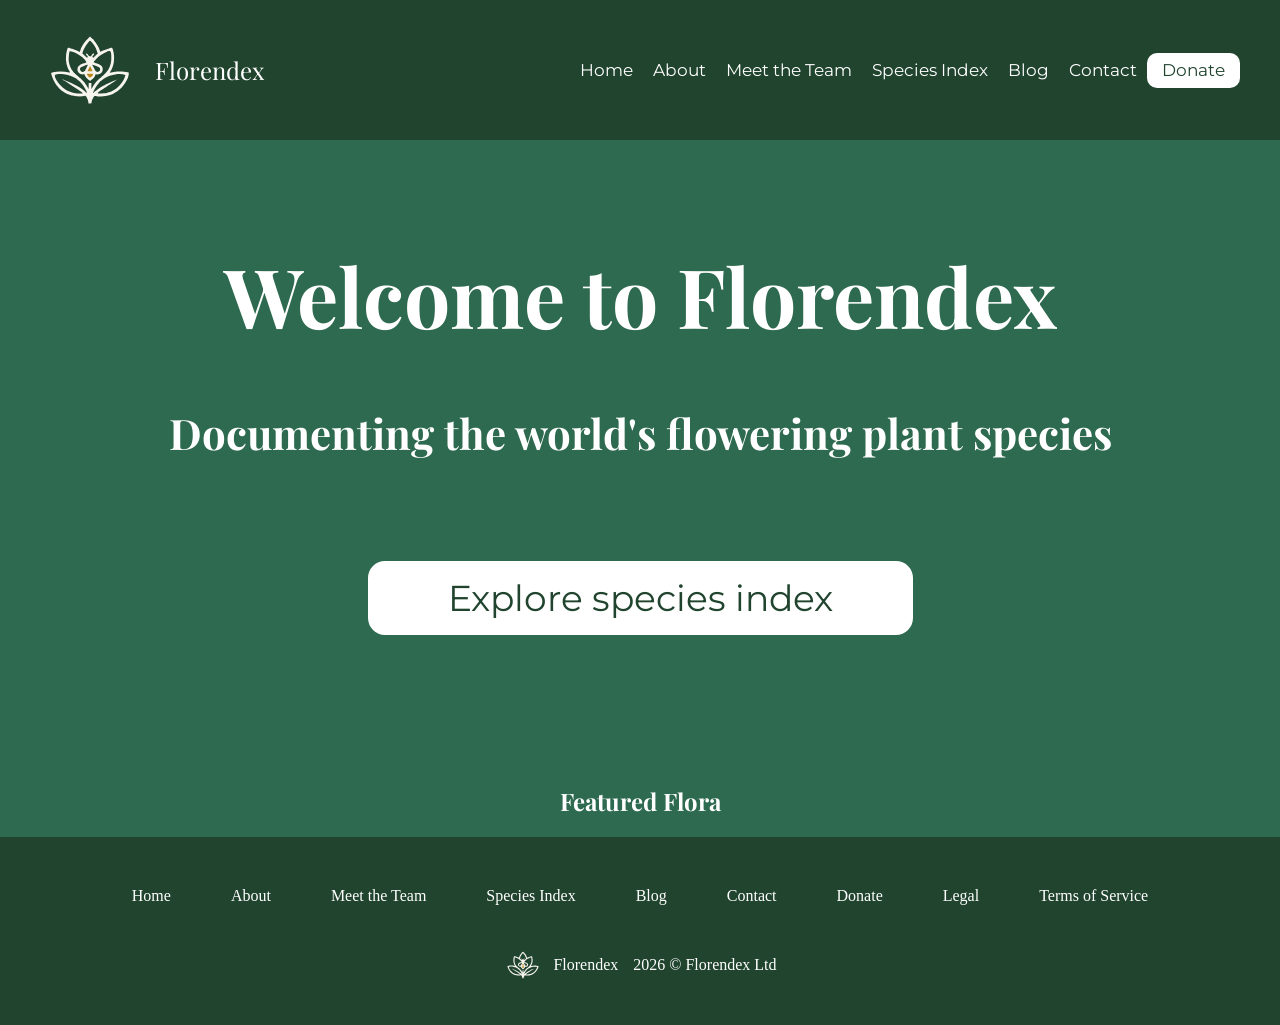
==== index.html @ b92c7ed9 "Remove unnecessary whitespace in index.html for cleaner code" ====
<!DOCTYPE html>
<html lang="en-gb">
<head>
    <meta charset="UTF-8">
    <meta name="viewport" content="width=device-width, initial-scale=1.0">
    <title>Florendex | Flora Index</title> <!--Title for stuff-->
    
    <link rel="preconnect" href="https://fonts.googleapis.com">
    <link rel="preconnect" href="https://fonts.gstatic.com" crossorigin>
    <link href="https://fonts.googleapis.com/css2?family=Montserrat:wght@400;600&family=Playfair+Display:ital,wght@0,400..900;1,400..900&display=swap" rel="stylesheet"> 
    
    <link rel="stylesheet" href="css/styles.css" />
    <link rel="icon" type="image/x-icon" href="img/logo.svg">
</head>

<body>

<div class="topnav">
    <div class="nav-brand">
         <img src="img/logo.svg" height="100" alt="Florendex Logo">
         <span style="font-family: 'Playfair Display', serif;">Florendex</span>
    </div>
    <div class="nav-links">
        <a class="active" href="#home">Home</a>
        <a href="#about">About</a>
        <a href="#team">Meet the Team</a>
        <a href="#species">Species Index</a>
        <a href="#blog">Blog</a>
        <a href="#contact">Contact</a>
        <a href="#donate" class="donateButton" style="color: #20442e;">Donate</a>
    </div>
</div>
<main>
    <header>
        <h1>Welcome to Florendex</h1>
        <h3 style="margin-bottom: 100px;">Documenting the world's flowering plant species</h3>
        <a href="#species" class="btn">Explore species index</a>
    </header>

    <h2 style="text-align: center; font-family: 'Playfair Display', serif;">Featured Flora</h2>
    <p></p>
</main>

<footer>
  <div class="footer-links">
    <a class="active" href="#home">Home</a>
    <a href="#about">About</a>
    <a href="#team">Meet the Team</a>
    <a href="#species">Species Index</a>
    <a href="#blog">Blog</a>
    <a href="#contact">Contact</a>
    <a href="#donate">Donate</a>
    <a href="#legal">Legal</a>
    <a href="#terms">Terms of Service</a>
  </div>

  <div class="footer-bottom">
      <img src="img/logo.svg" height="40" alt="Florendex Logo">
      <span style="margin-right: 5px;">Florendex</span>
      <span>2026 &copy; Florendex Ltd</span>
  </div>
</footer>

</body>
</html>
---- css/styles.css ----
* {
  box-sizing: border-box;
}

body {
  background-color: #2d6a4f;
  color: #ffffff;
  margin: 0;
}

body a {
  color: #ffffff;
  text-decoration: none;
  margin: 10px;
}

header h1 {
  color: #ffffff;
  font-size: 82px;
  margin-top: 0;
}

header h3 {
  font-size: 42px;
  margin-bottom: 100px;
}

/* Header Styling */
header {
  text-align: center;
  font-family: "Playfair Display", serif;
  background-image: url('https://images.pexels.com/photos/1196313/pexels-photo-1196313.jpeg');
  background-size: cover;
  background-position: center;
  padding: 100px 20px;
  width: 100%;
}

/* Navigation bar stuff */

.topnav {
  display: flex; 
  justify-content: space-between; 
  align-items: center; 
  background-color: #20442e;
  padding: 20px 40px;
  color: #ffffff;
  width: 100%;
  font-family: "Montserrat", sans-serif;
  font-size: 17px; 
}

.nav-brand {
  display: flex;
  align-items: center; 
  gap: 15px; 
}

.nav-brand span {
  font-family: 'Playfair Display', serif; 
  font-size: 24px;
}

.nav-links {
  display: flex;
  align-items: center;
}

.nav-links a {
  color: #ffffff;
  text-decoration: none;
}

.nav-links a:hover {
  opacity: 0.8;
  text-decoration: underline;
  transition-duration: 300ms;
}

.btn {
  display: inline-block; 
  background-color: #ffffff;
  color: #20442e;
  font-family: "Montserrat", sans-serif;
  padding: 15px 80px;
  border-radius: 17px;
  margin: 0px 70px 30px 70px;
  font-size: 36px;
}

.btn:hover {
  opacity: 0.8;
}

/* Footer stuff */
footer {
  background-color: #20442e;
  padding: 40px 20px;
  width: 100%;
  display: flex;
  flex-direction: column; 
  align-items: center;    
  justify-content: center;
  margin-bottom: 0;
}

.footer-links {
  display: flex;
  flex-wrap: wrap; 
  justify-content: center;
  gap: 40px;
}

.footer-bottom {
  display: flex;
  align-items: center;
  gap: 10px; 
  color: #ffffff;
  margin-top: 30px;
}

footer a {
  color: #ffffff;
  text-decoration: none;
}

.donateButton {
  display: inline-block;
  background-color: #ffffff;
  color: #20442e;
  font-family: "Montserrat", sans-serif;
  padding: 7.5px 15px;
  border-radius: 10px;
  margin: 30px 0;
  font-size: 17px;
  text-decoration: none !important;
}
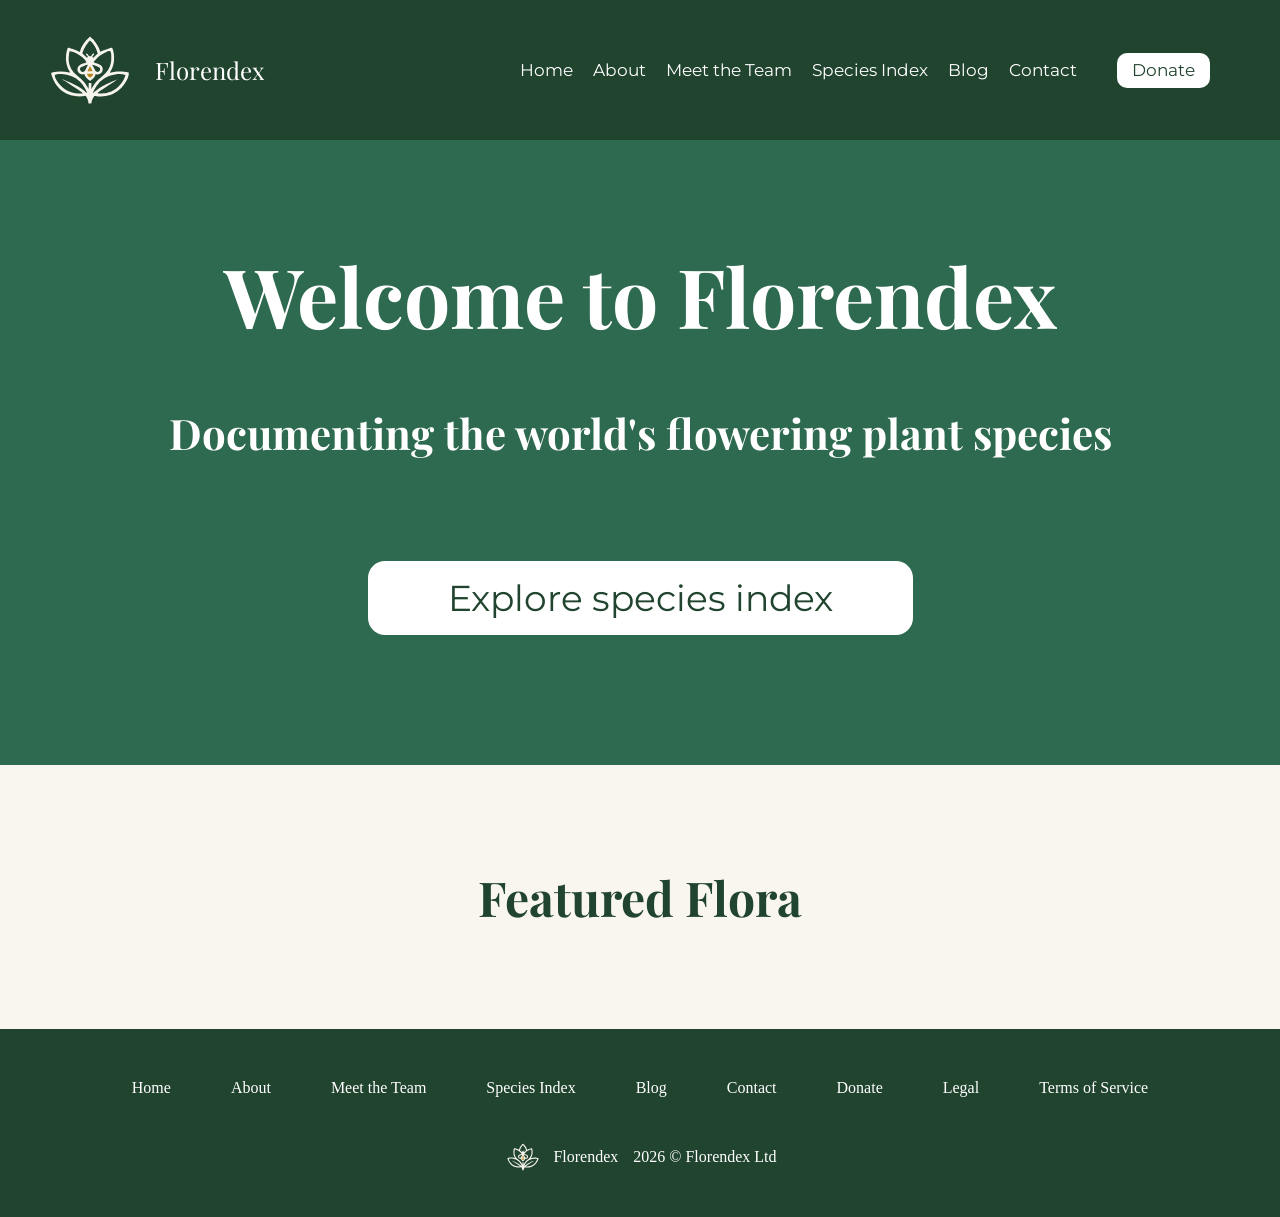
==== commit a03afed1: "Refactor featured flora section with new styles and structure for improved presentation" ====
--- a/index.html
+++ b/index.html
@@ -36,11 +36,10 @@
         <h3 style="margin-bottom: 100px;">Documenting the world's flowering plant species</h3>
         <a href="#species" class="btn">Explore species index</a>
     </header>
-
-    <h2 style="text-align: center; font-family: 'Playfair Display', serif;">Featured Flora</h2>
-    <p></p>
+<div class="featured-flora">
+    <h2 class="flora-title">Featured Flora</h2>
+</div>
 </main>
-
 <footer>
   <div class="footer-links">
     <a class="active" href="#home">Home</a>
--- a/css/styles.css
+++ b/css/styles.css
@@ -22,7 +22,6 @@
 
 header h3 {
   font-size: 42px;
-  margin-bottom: 100px;
 }
 
 /* Header Styling */
@@ -131,7 +130,21 @@
   font-family: "Montserrat", sans-serif;
   padding: 7.5px 15px;
   border-radius: 10px;
-  margin: 30px 0;
+  margin: 30px;
   font-size: 17px;
   text-decoration: none !important;
+}
+
+.featured-flora {
+  background-color: #f9f6f0;
+  width: 100%;
+  color: #20442e;
+  padding: 100px 20px; 
+}
+
+.flora-title {
+  text-align: center; 
+  font-family: 'Playfair Display', serif; 
+  font-size: 48px;
+  margin: 0; 
 }
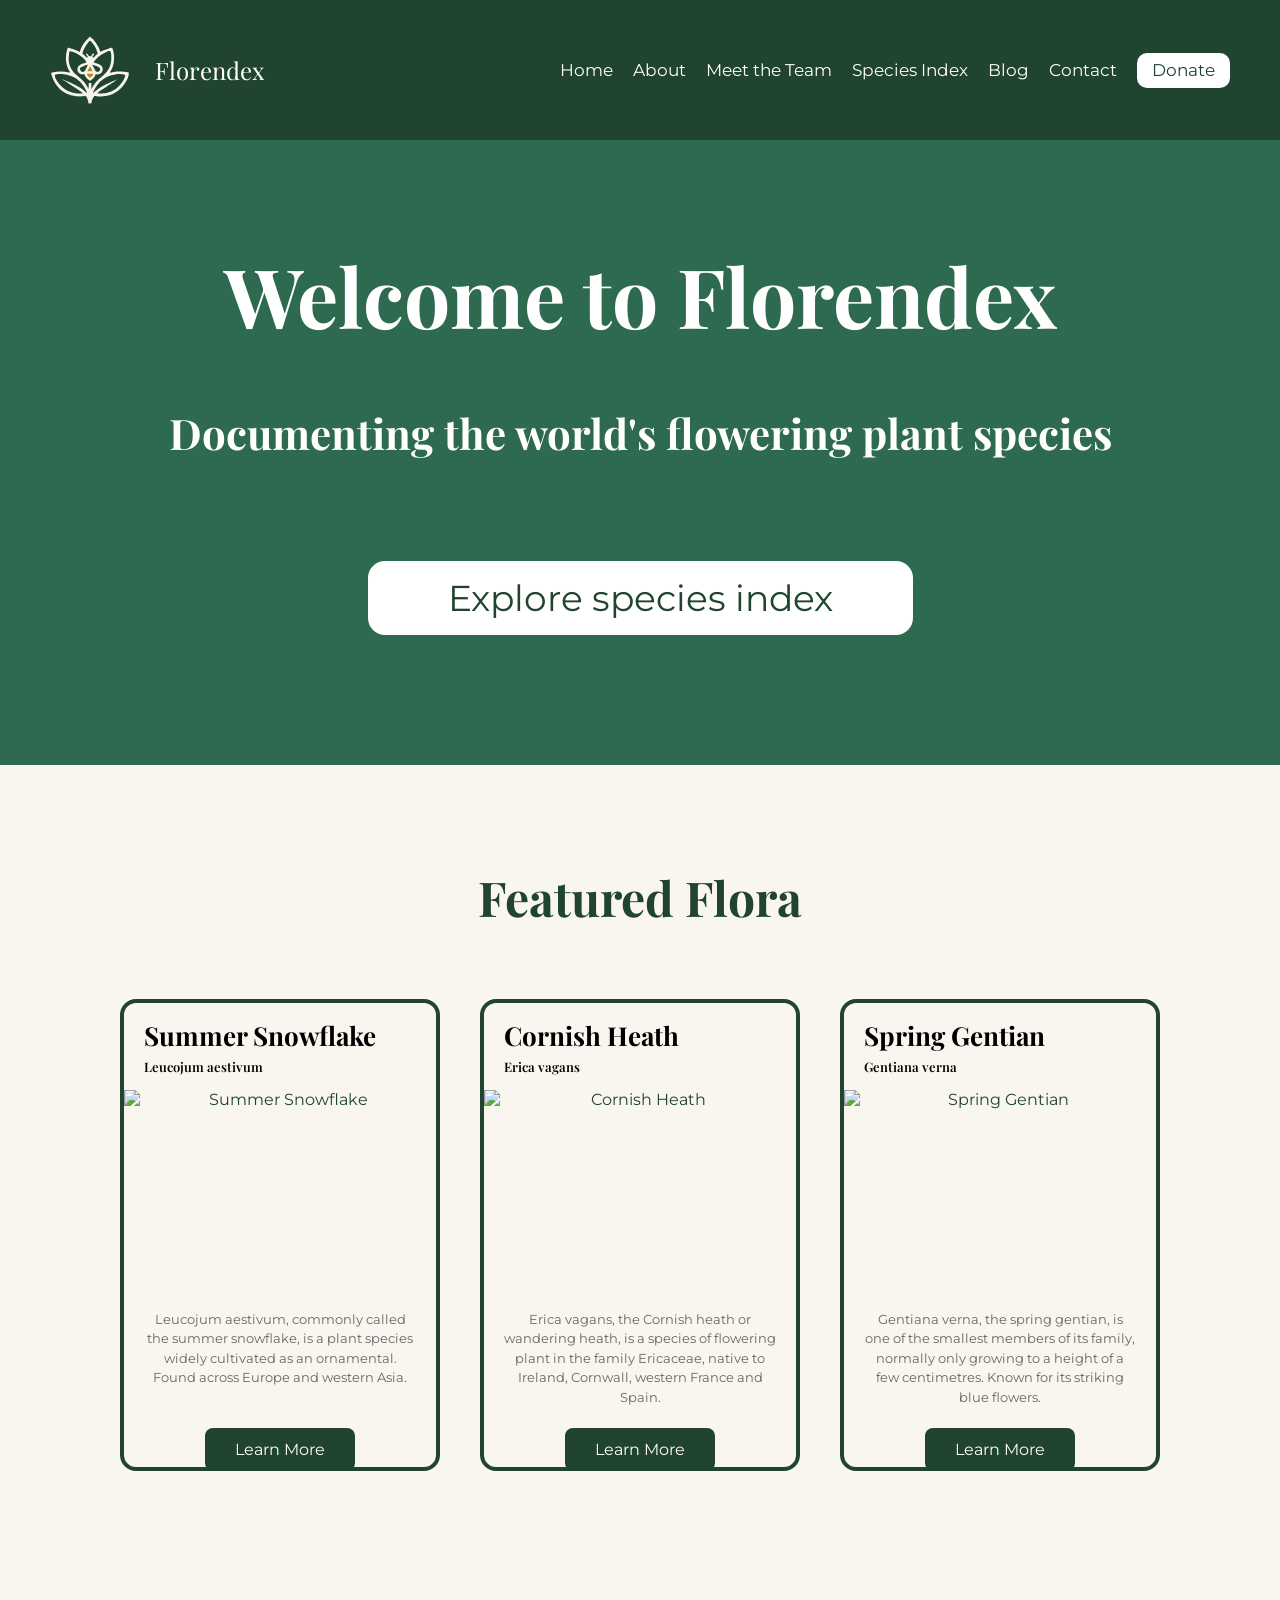
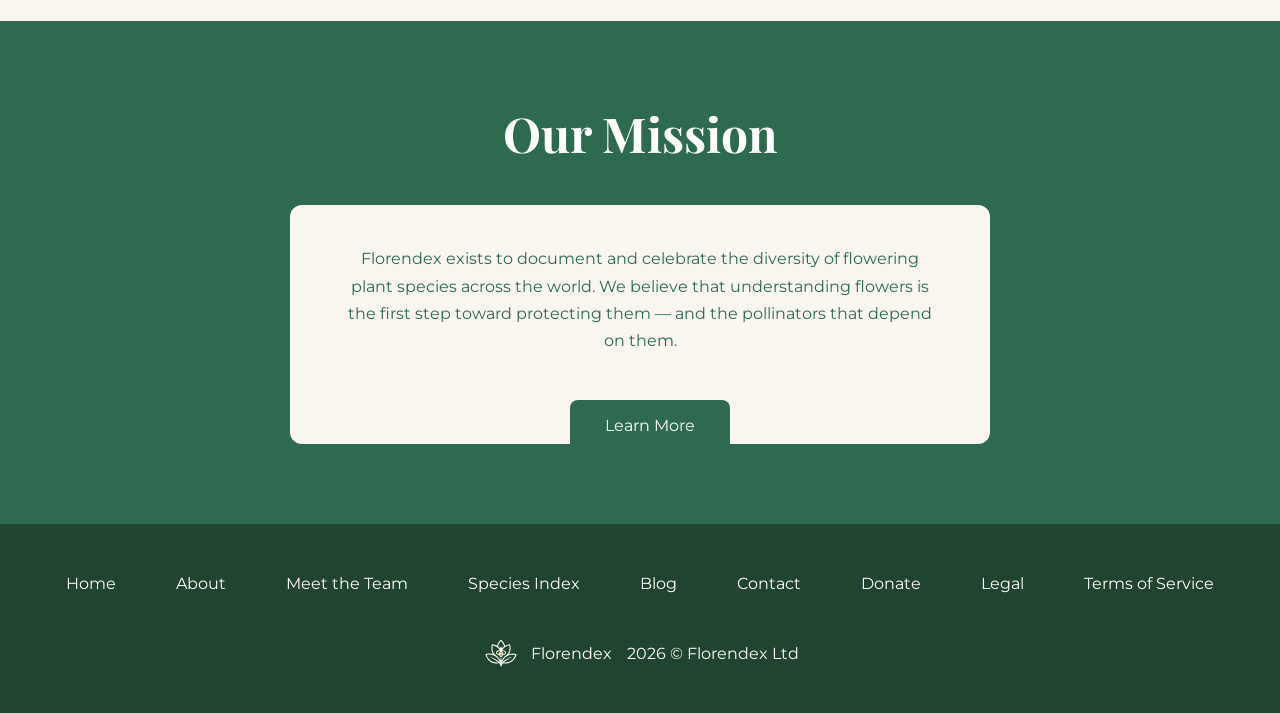
==== commit b654dbb3: "Add main pages and content for Florendex website - Updated index.html with new navigation links and " ====
--- a/index.html
+++ b/index.html
@@ -3,62 +3,111 @@
 <head>
     <meta charset="UTF-8">
     <meta name="viewport" content="width=device-width, initial-scale=1.0">
-    <title>Florendex | Flora Index</title> <!--Title for stuff-->
-    
+    <title>Florendex | Home</title>
+
     <link rel="preconnect" href="https://fonts.googleapis.com">
     <link rel="preconnect" href="https://fonts.gstatic.com" crossorigin>
-    <link href="https://fonts.googleapis.com/css2?family=Montserrat:wght@400;600&family=Playfair+Display:ital,wght@0,400..900;1,400..900&display=swap" rel="stylesheet"> 
-    
-    <link rel="stylesheet" href="css/styles.css" />
-    <link rel="icon" type="image/x-icon" href="img/logo.svg">
+    <link href="https://fonts.googleapis.com/css2?family=Montserrat:wght@400;600&family=Playfair+Display:ital,wght@0,400..900;1,400..900&display=swap" rel="stylesheet">
+
+    <link rel="stylesheet" href="/css/styles.css">
+    <link rel="icon" type="image/x-icon" href="/img/logo.svg">
 </head>
 
 <body>
 
 <div class="topnav">
     <div class="nav-brand">
-         <img src="img/logo.svg" height="100" alt="Florendex Logo">
-         <span style="font-family: 'Playfair Display', serif;">Florendex</span>
+        <img src="/img/logo.svg" height="100" alt="Florendex Logo">
+        <span>Florendex</span>
     </div>
     <div class="nav-links">
-        <a class="active" href="#home">Home</a>
-        <a href="#about">About</a>
-        <a href="#team">Meet the Team</a>
-        <a href="#species">Species Index</a>
-        <a href="#blog">Blog</a>
-        <a href="#contact">Contact</a>
-        <a href="#donate" class="donateButton" style="color: #20442e;">Donate</a>
+        <a class="active" href="/index.html">Home</a>
+        <a href="/about.html">About</a>
+        <a href="/team.html">Meet the Team</a>
+        <a href="/species.html">Species Index</a>
+        <a href="/blog.html">Blog</a>
+        <a href="/contact.html">Contact</a>
+        <a href="/donate.html" class="donateButton">Donate</a>
     </div>
 </div>
+
 <main>
     <header>
         <h1>Welcome to Florendex</h1>
-        <h3 style="margin-bottom: 100px;">Documenting the world's flowering plant species</h3>
-        <a href="#species" class="btn">Explore species index</a>
+        <h3>Documenting the world's flowering plant species</h3>
+        <a href="/species.html" class="species-btn">Explore species index</a>
     </header>
-<div class="featured-flora">
-    <h2 class="flora-title">Featured Flora</h2>
-</div>
+
+    <div class="featured-flora">
+        <h2 class="flora-title">Featured Flora</h2>
+        <div class="featured-flora-grid">
+
+            <div class="flora-card">
+                <div class="card-header">
+                    <h3>Summer Snowflake</h3>
+                    <h4>Leucojum aestivum</h4>
+                </div>
+                <img src="https://upload.wikimedia.org/wikipedia/commons/thumb/0/06/Leucojum_aestivum02.jpg/250px-Leucojum_aestivum02.jpg" alt="Summer Snowflake">
+                <div class="card-body">
+                    <p>Leucojum aestivum, commonly called the summer snowflake, is a plant species widely cultivated as an ornamental. Found across Europe and western Asia.</p>
+                    <a href="/species/summersnowflake.html"><button class="learn-more">Learn More</button></a>
+                </div>
+            </div>
+
+            <div class="flora-card">
+                <div class="card-header">
+                    <h3>Cornish Heath</h3>
+                    <h4>Erica vagans</h4>
+                </div>
+                <img src="https://upload.wikimedia.org/wikipedia/commons/thumb/2/28/Erica_vagans2_2601.JPG/250px-Erica_vagans2_2601.JPG" alt="Cornish Heath">
+                <div class="card-body">
+                    <p>Erica vagans, the Cornish heath or wandering heath, is a species of flowering plant in the family Ericaceae, native to Ireland, Cornwall, western France and Spain.</p>
+                    <button class="learn-more">Learn More</button>
+                </div>
+            </div>
+
+            <div class="flora-card">
+                <div class="card-header">
+                    <h3>Spring Gentian</h3>
+                    <h4>Gentiana verna</h4>
+                </div>
+                <img src="https://upload.wikimedia.org/wikipedia/commons/thumb/c/c6/Gentiana_verna.jpg/250px-Gentiana_verna.jpg" alt="Spring Gentian">
+                <div class="card-body">
+                    <p>Gentiana verna, the spring gentian, is one of the smallest members of its family, normally only growing to a height of a few centimetres. Known for its striking blue flowers.</p>
+                    <button class="learn-more">Learn More</button>
+                </div>
+            </div>
+
+        </div>
+    </div>
+
+    <div class="our-mission">
+        <h2 class="mission-title">Our Mission</h2>
+        <div class="mission-box">
+            <p>Florendex exists to document and celebrate the diversity of flowering plant species across the world. We believe that understanding flowers is the first step toward protecting them — and the pollinators that depend on them.</p>
+            <a href="/about.html" class="mission-learn-more">Learn More</a>
+        </div>
+    </div>
 </main>
+
 <footer>
-  <div class="footer-links">
-    <a class="active" href="#home">Home</a>
-    <a href="#about">About</a>
-    <a href="#team">Meet the Team</a>
-    <a href="#species">Species Index</a>
-    <a href="#blog">Blog</a>
-    <a href="#contact">Contact</a>
-    <a href="#donate">Donate</a>
-    <a href="#legal">Legal</a>
-    <a href="#terms">Terms of Service</a>
-  </div>
-
-  <div class="footer-bottom">
-      <img src="img/logo.svg" height="40" alt="Florendex Logo">
-      <span style="margin-right: 5px;">Florendex</span>
-      <span>2026 &copy; Florendex Ltd</span>
-  </div>
+    <div class="footer-links">
+        <a href="/index.html">Home</a>
+        <a href="/about.html">About</a>
+        <a href="/team.html">Meet the Team</a>
+        <a href="/species.html">Species Index</a>
+        <a href="/blog.html">Blog</a>
+        <a href="/contact.html">Contact</a>
+        <a href="/donate.html">Donate</a>
+        <a href="/legal.html">Legal</a>
+        <a href="/terms.html">Terms of Service</a>
+    </div>
+    <div class="footer-bottom">
+        <img src="/img/logo.svg" height="40" alt="Florendex Logo">
+        <span style="margin-right: 5px;">Florendex</span>
+        <span>2026 &copy; Florendex Ltd</span>
+    </div>
 </footer>
 
 </body>
-</html>+</html>
--- a/css/styles.css
+++ b/css/styles.css
@@ -6,6 +6,7 @@
   background-color: #2d6a4f;
   color: #ffffff;
   margin: 0;
+  font-family: "Montserrat", sans-serif;
 }
 
 body a {
@@ -14,17 +15,64 @@
   margin: 10px;
 }
 
-header h1 {
-  color: #ffffff;
-  font-size: 82px;
-  margin-top: 0;
-}
-
-header h3 {
-  font-size: 42px;
-}
-
-/* Header Styling */
+a:hover {
+  opacity: 0.8;
+  text-decoration: underline;
+  transition-duration: 300ms;
+}
+
+/* nav bar */
+.topnav {
+  display: flex;
+  justify-content: space-between;
+  align-items: center;
+  background-color: #20442e;
+  padding: 20px 40px;
+  color: #ffffff;
+  width: 100%;
+  font-family: "Montserrat", sans-serif;
+  font-size: 17px;
+}
+
+.nav-brand {
+  display: flex;
+  align-items: center;
+  gap: 15px;
+}
+
+.nav-brand span {
+  font-family: 'Playfair Display', serif;
+  font-size: 24px;
+}
+
+.nav-links {
+  display: flex;
+  align-items: center;
+}
+
+.nav-links a {
+  color: #ffffff;
+  text-decoration: none;
+}
+
+.donateButton {
+  display: inline-block;
+  background-color: #ffffff;
+  color: #20442e !important;
+  font-family: "Montserrat", sans-serif;
+  padding: 7.5px 15px;
+  border-radius: 10px;
+  margin: 0 10px;
+  font-size: 17px;
+  text-decoration: none !important;
+}
+
+.donateButton:hover {
+  opacity: 0.8;
+  text-decoration: none !important;
+}
+
+/* header / hero */
 header {
   text-align: center;
   font-family: "Playfair Display", serif;
@@ -35,49 +83,19 @@
   width: 100%;
 }
 
-/* Navigation bar stuff */
-
-.topnav {
-  display: flex; 
-  justify-content: space-between; 
-  align-items: center; 
-  background-color: #20442e;
-  padding: 20px 40px;
-  color: #ffffff;
-  width: 100%;
-  font-family: "Montserrat", sans-serif;
-  font-size: 17px; 
-}
-
-.nav-brand {
-  display: flex;
-  align-items: center; 
-  gap: 15px; 
-}
-
-.nav-brand span {
-  font-family: 'Playfair Display', serif; 
-  font-size: 24px;
-}
-
-.nav-links {
-  display: flex;
-  align-items: center;
-}
-
-.nav-links a {
-  color: #ffffff;
-  text-decoration: none;
-}
-
-.nav-links a:hover {
-  opacity: 0.8;
-  text-decoration: underline;
-  transition-duration: 300ms;
-}
-
-.btn {
-  display: inline-block; 
+header h1 {
+  color: #ffffff;
+  font-size: 82px;
+  margin-top: 0;
+}
+
+header h3 {
+  font-size: 42px;
+  margin-bottom: 100px;
+}
+
+.species-btn {
+  display: inline-block;
   background-color: #ffffff;
   color: #20442e;
   font-family: "Montserrat", sans-serif;
@@ -87,25 +105,174 @@
   font-size: 36px;
 }
 
-.btn:hover {
+.species-btn:hover {
   opacity: 0.8;
-}
-
-/* Footer stuff */
+  text-decoration: none !important;
+}
+
+/* featured flora section */
+.featured-flora {
+  background-color: #f9f6f0;
+  width: 100%;
+  color: #20442e;
+  padding: 100px 20px 140px 20px;
+}
+
+.flora-title {
+  text-align: center;
+  font-family: 'Playfair Display', serif;
+  font-size: 48px;
+  margin: 0 0 60px 0;
+}
+
+.featured-flora-grid {
+  display: grid;
+  grid-template-columns: repeat(3, 320px);
+  justify-content: center;
+  gap: 40px;
+  padding: 10px;
+  text-align: center;
+  max-width: 1200px;
+  margin: 0 auto;
+  background-color: #f9f6f0;
+}
+
+.flora-card {
+  border: 4px solid #20442e;
+  border-radius: 16px;
+  width: 320px;
+  position: relative;
+  background-color: #f9f6f0;
+}
+
+.card-header {
+  padding: 15px 20px;
+  text-align: left;
+}
+
+.card-header h3 {
+  font-family: 'Playfair Display', serif;
+  font-size: 26px;
+  margin: 0;
+  color: #000000;
+}
+
+.card-header h4 {
+  font-family: 'Playfair Display', serif;
+  font-size: 13px;
+  margin: 5px 0 0 0;
+  color: #000000;
+  font-weight: 600;
+}
+
+.flora-card img {
+  width: 100%;
+  height: 200px;
+  object-fit: cover;
+  display: block;
+}
+
+.card-body {
+  padding: 20px 20px 40px 20px;
+  text-align: center;
+}
+
+.card-body p {
+  font-family: 'Montserrat', sans-serif;
+  font-size: 13px;
+  color: #666666;
+  margin: 0 0 20px 0;
+  line-height: 1.5;
+}
+
+.learn-more {
+  position: absolute;
+  bottom: -4px;
+  left: 50%;
+  transform: translateX(-50%);
+  background-color: #20442e;
+  color: #ffffff;
+  border: none;
+  padding: 12px 30px;
+  border-radius: 8px;
+  font-family: 'Montserrat', sans-serif;
+  font-size: 16px;
+  cursor: pointer;
+}
+
+.learn-more:hover {
+  background-color: #2d6a4f;
+  opacity: 1 !important;
+}
+
+/* mission section */
+.our-mission {
+  background-color: #2d6a4f;
+  padding: 80px 20px;
+  text-align: center;
+}
+
+.mission-title {
+  font-family: 'Playfair Display', serif;
+  font-size: 48px;
+  margin: 0 0 40px 0;
+  color: #ffffff;
+}
+
+.mission-box {
+  background-color: #f9f6f0;
+  color: #2d6a4f;
+  max-width: 700px;
+  margin: 0 auto;
+  padding: 40px 50px 60px 50px;
+  border-radius: 12px;
+  font-family: 'Montserrat', sans-serif;
+  font-size: 16px;
+  line-height: 1.7;
+  position: relative;
+}
+
+.mission-box p {
+  margin: 0 0 30px 0;
+}
+
+.mission-learn-more {
+  position: absolute;
+  bottom: -17px;
+  left: 50%;
+  transform: translateX(-50%);
+  display: inline-block;
+  background-color: #2d6a4f;
+  color: #ffffff !important;
+  font-family: 'Montserrat', sans-serif;
+  padding: 12px 35px;
+  border-radius: 8px;
+  font-size: 16px;
+  text-decoration: none !important;
+  white-space: nowrap;
+}
+
+.mission-learn-more:hover {
+  background-color: #20442e;
+  opacity: 1 !important;
+  text-decoration: none !important;
+}
+
+/* footer */
 footer {
   background-color: #20442e;
   padding: 40px 20px;
   width: 100%;
   display: flex;
-  flex-direction: column; 
-  align-items: center;    
+  flex-direction: column;
+  align-items: center;
   justify-content: center;
   margin-bottom: 0;
 }
 
 .footer-links {
   display: flex;
-  flex-wrap: wrap; 
+  flex-wrap: wrap;
   justify-content: center;
   gap: 40px;
 }
@@ -113,7 +280,7 @@
 .footer-bottom {
   display: flex;
   align-items: center;
-  gap: 10px; 
+  gap: 10px;
   color: #ffffff;
   margin-top: 30px;
 }
@@ -123,28 +290,163 @@
   text-decoration: none;
 }
 
-.donateButton {
-  display: inline-block;
-  background-color: #ffffff;
-  color: #20442e;
-  font-family: "Montserrat", sans-serif;
-  padding: 7.5px 15px;
-  border-radius: 10px;
-  margin: 30px;
-  font-size: 17px;
-  text-decoration: none !important;
-}
-
-.featured-flora {
-  background-color: #f9f6f0;
-  width: 100%;
-  color: #20442e;
-  padding: 100px 20px; 
-}
-
-.flora-title {
-  text-align: center; 
-  font-family: 'Playfair Display', serif; 
-  font-size: 48px;
-  margin: 0; 
-}+/* page header used on inner pages */
+.page-header {
+  background-color: #20442e;
+  padding: 60px 40px;
+  font-family: 'Playfair Display', serif;
+}
+
+.page-header h1 {
+  font-size: 52px;
+  margin: 0 0 10px 0;
+}
+
+.page-header p {
+  font-size: 18px;
+  margin: 0;
+  opacity: 0.8;
+}
+
+/* about page */
+.about-page {
+  padding: 60px 40px;
+  max-width: 900px;
+  margin: 0 auto;
+}
+
+.about-page h2 {
+  font-family: 'Playfair Display', serif;
+  font-size: 32px;
+  margin: 40px 0 15px 0;
+}
+
+.about-page p {
+  font-size: 16px;
+  line-height: 1.8;
+  margin-bottom: 20px;
+  opacity: 0.9;
+}
+
+/* species index page */
+.species-page {
+  padding: 60px 40px;
+  max-width: 1100px;
+  margin: 0 auto;
+}
+
+.species-grid {
+  display: grid;
+  grid-template-columns: repeat(3, 1fr);
+  gap: 30px;
+}
+
+.species-card {
+  background-color: #20442e;
+  border-radius: 12px;
+  padding: 25px;
+}
+
+.species-card h3 {
+  font-family: 'Playfair Display', serif;
+  font-size: 22px;
+  margin: 0 0 5px 0;
+}
+
+.species-card h4 {
+  font-style: italic;
+  font-size: 13px;
+  font-weight: 400;
+  margin: 0 0 12px 0;
+  opacity: 0.75;
+}
+
+.species-card p {
+  font-size: 13px;
+  line-height: 1.6;
+  opacity: 0.85;
+  margin: 0 0 15px 0;
+}
+
+.species-card a {
+  font-size: 13px;
+  text-decoration: underline;
+  margin: 0;
+}
+
+/* species detail page */
+.species-detail {
+  max-width: 900px;
+  margin: 0 auto;
+  padding: 60px 40px;
+}
+
+.species-detail h1 {
+  font-family: 'Playfair Display', serif;
+  font-size: 52px;
+  margin: 0 0 5px 0;
+}
+
+.species-detail .latin-name {
+  font-family: 'Playfair Display', serif;
+  font-style: italic;
+  font-size: 22px;
+  opacity: 0.75;
+  margin: 0 0 30px 0;
+}
+
+.species-detail img {
+  width: 100%;
+  max-height: 400px;
+  object-fit: cover;
+  border-radius: 12px;
+  margin-bottom: 30px;
+}
+
+.species-detail p {
+  font-size: 16px;
+  line-height: 1.8;
+  opacity: 0.9;
+  margin-bottom: 20px;
+}
+
+.species-detail h2 {
+  font-family: 'Playfair Display', serif;
+  font-size: 28px;
+  margin: 40px 0 15px 0;
+}
+
+.info-table {
+  width: 100%;
+  border-collapse: collapse;
+  margin-bottom: 30px;
+  font-size: 15px;
+}
+
+.info-table td {
+  padding: 10px 15px;
+  border-bottom: 1px solid rgba(255,255,255,0.2);
+}
+
+.info-table td:first-child {
+  font-weight: 600;
+  width: 180px;
+  opacity: 0.75;
+}
+
+/* stub / coming soon pages */
+.stub-page {
+  padding: 100px 40px;
+  text-align: center;
+  font-family: 'Playfair Display', serif;
+}
+
+.stub-page h1 {
+  font-size: 52px;
+  margin-bottom: 15px;
+}
+
+.stub-page p {
+  font-size: 18px;
+  opacity: 0.8;
+}
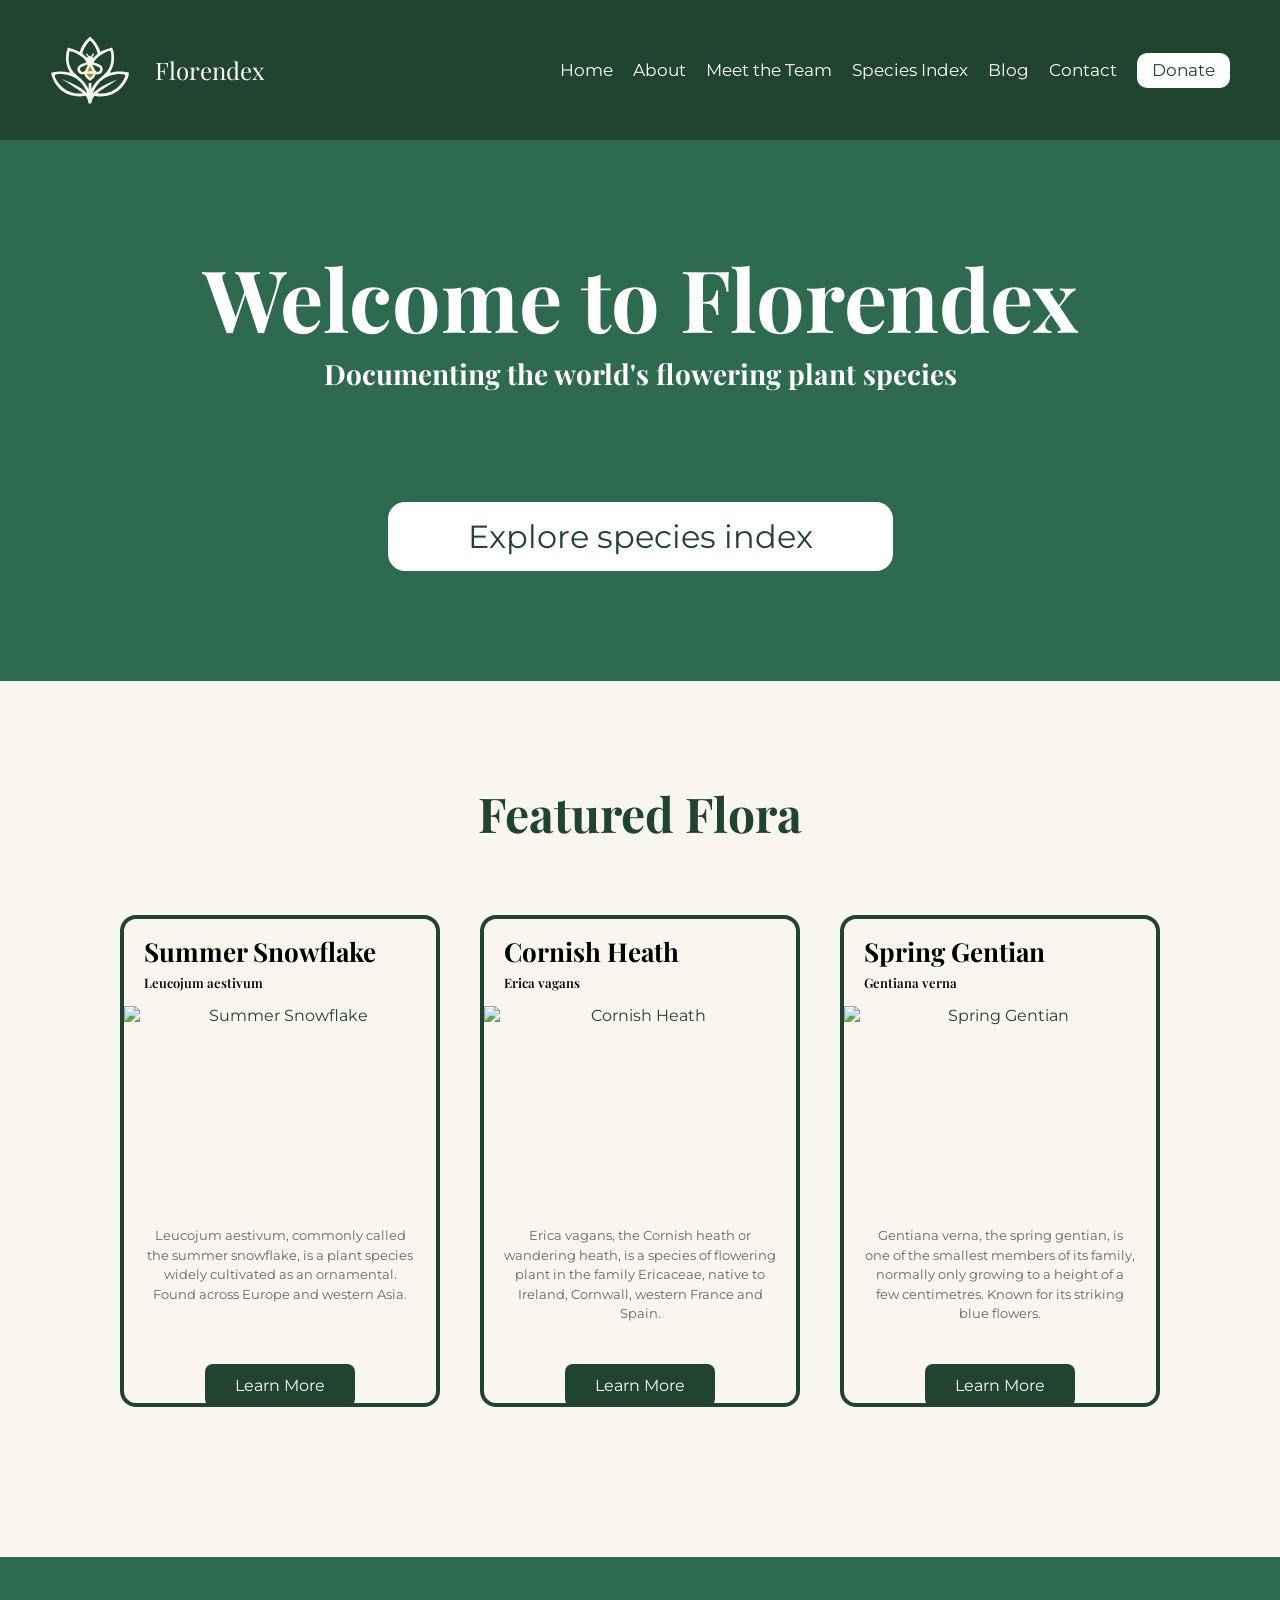
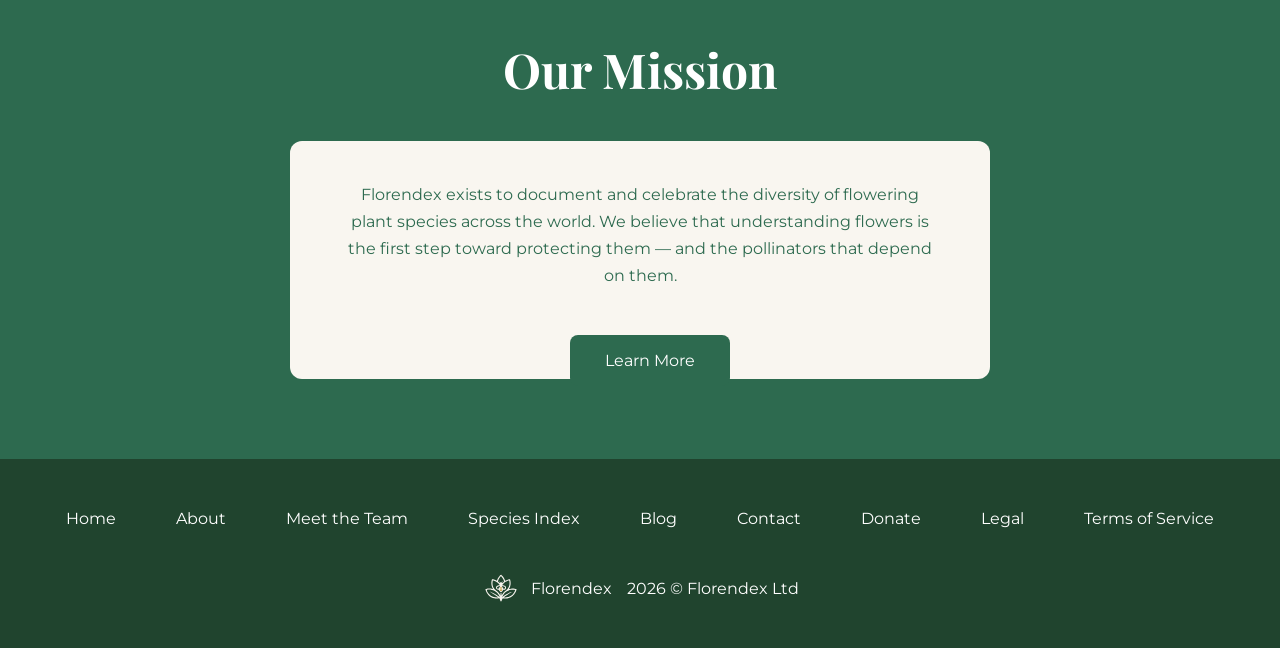
==== commit 0d9a9ed0: "Refactor about, species, and summer snowflake pages for improved structure and content; add new head" ====
--- a/index.html
+++ b/index.html
@@ -1,4 +1,4 @@
-<!DOCTYPE html>
+<!DOCTYPE html> <!-- Complete -->
 <html lang="en-gb">
 <head>
     <meta charset="UTF-8">
@@ -62,7 +62,7 @@
                 <img src="https://upload.wikimedia.org/wikipedia/commons/thumb/2/28/Erica_vagans2_2601.JPG/250px-Erica_vagans2_2601.JPG" alt="Cornish Heath">
                 <div class="card-body">
                     <p>Erica vagans, the Cornish heath or wandering heath, is a species of flowering plant in the family Ericaceae, native to Ireland, Cornwall, western France and Spain.</p>
-                    <button class="learn-more">Learn More</button>
+                    <a href="/species/cornishheath.html"><button class="learn-more">Learn More</button></a>
                 </div>
             </div>
 
@@ -74,7 +74,7 @@
                 <img src="https://upload.wikimedia.org/wikipedia/commons/thumb/c/c6/Gentiana_verna.jpg/250px-Gentiana_verna.jpg" alt="Spring Gentian">
                 <div class="card-body">
                     <p>Gentiana verna, the spring gentian, is one of the smallest members of its family, normally only growing to a height of a few centimetres. Known for its striking blue flowers.</p>
-                    <button class="learn-more">Learn More</button>
+                    <a href="/species/springgentian.html"><button class="learn-more">Learn More</button></a>
                 </div>
             </div>
 
--- a/css/styles.css
+++ b/css/styles.css
@@ -16,43 +16,48 @@
 }
 
 a:hover {
+  text-decoration: underline;
+  transition-duration: 300ms;
+}
+
+/* nav bar */
+.topnav {
+  display: flex;
+  justify-content: space-between;
+  align-items: center;
+  background-color: #20442e;
+  padding: 20px 40px;
+  color: #ffffff;
+  width: 100%;
+  font-family: "Montserrat", sans-serif;
+  font-size: 17px;
+}
+
+.nav-brand {
+  display: flex;
+  align-items: center;
+  gap: 15px;
+}
+
+.nav-brand span {
+  font-family: 'Playfair Display', serif;
+  font-size: 24px;
+}
+
+.nav-links {
+  display: flex;
+  align-items: center;
+}
+
+.nav-links a {
+  color: #ffffff;
+  text-decoration: none;
+}
+
+.nav-links a:hover {
   opacity: 0.8;
   text-decoration: underline;
   transition-duration: 300ms;
-}
-
-/* nav bar */
-.topnav {
-  display: flex;
-  justify-content: space-between;
-  align-items: center;
-  background-color: #20442e;
-  padding: 20px 40px;
-  color: #ffffff;
-  width: 100%;
-  font-family: "Montserrat", sans-serif;
-  font-size: 17px;
-}
-
-.nav-brand {
-  display: flex;
-  align-items: center;
-  gap: 15px;
-}
-
-.nav-brand span {
-  font-family: 'Playfair Display', serif;
-  font-size: 24px;
-}
-
-.nav-links {
-  display: flex;
-  align-items: center;
-}
-
-.nav-links a {
-  color: #ffffff;
-  text-decoration: none;
 }
 
 .donateButton {
@@ -85,13 +90,13 @@
 
 header h1 {
   color: #ffffff;
-  font-size: 82px;
-  margin-top: 0;
+  font-size: 86px;
+  margin: 0 0 0px 0;
 }
 
 header h3 {
-  font-size: 42px;
-  margin-bottom: 100px;
+  font-size: 28px;
+  margin: 0 0 100px 0;
 }
 
 .species-btn {
@@ -101,8 +106,7 @@
   font-family: "Montserrat", sans-serif;
   padding: 15px 80px;
   border-radius: 17px;
-  margin: 0px 70px 30px 70px;
-  font-size: 36px;
+  font-size: 32px;
 }
 
 .species-btn:hover {
@@ -335,6 +339,18 @@
   margin: 0 auto;
 }
 
+.bee-badge {
+  display: inline-block;
+  background-color: #FAFFCA;
+  color: #FF2904;
+  font-family: 'Playfair Display', serif;
+  font-size: 12px;
+  padding: 5px 10px;
+  border-radius: 8px;
+  margin-bottom: 4px;
+  border: solid #FF2904;
+}
+
 .species-grid {
   display: grid;
   grid-template-columns: repeat(3, 1fr);
@@ -375,19 +391,23 @@
 }
 
 /* species detail page */
+.species-detail-wrapper {
+  background-color: #f9f6f0;
+  color: #000000;
+  padding: 60px 0;
+}
+
 .species-detail {
   max-width: 900px;
   margin: 0 auto;
   padding: 60px 40px;
 }
 
-.species-detail h1 {
-  font-family: 'Playfair Display', serif;
-  font-size: 52px;
-  margin: 0 0 5px 0;
-}
-
-.species-detail .latin-name {
+.species-detail .sdg-title {
+  font-family: 'Playfair Display', serif;
+  margin: 0 0 10px 0;
+}
+.species-detail .sdg-latin {
   font-family: 'Playfair Display', serif;
   font-style: italic;
   font-size: 22px;
@@ -410,12 +430,6 @@
   margin-bottom: 20px;
 }
 
-.species-detail h2 {
-  font-family: 'Playfair Display', serif;
-  font-size: 28px;
-  margin: 40px 0 15px 0;
-}
-
 .info-table {
   width: 100%;
   border-collapse: collapse;
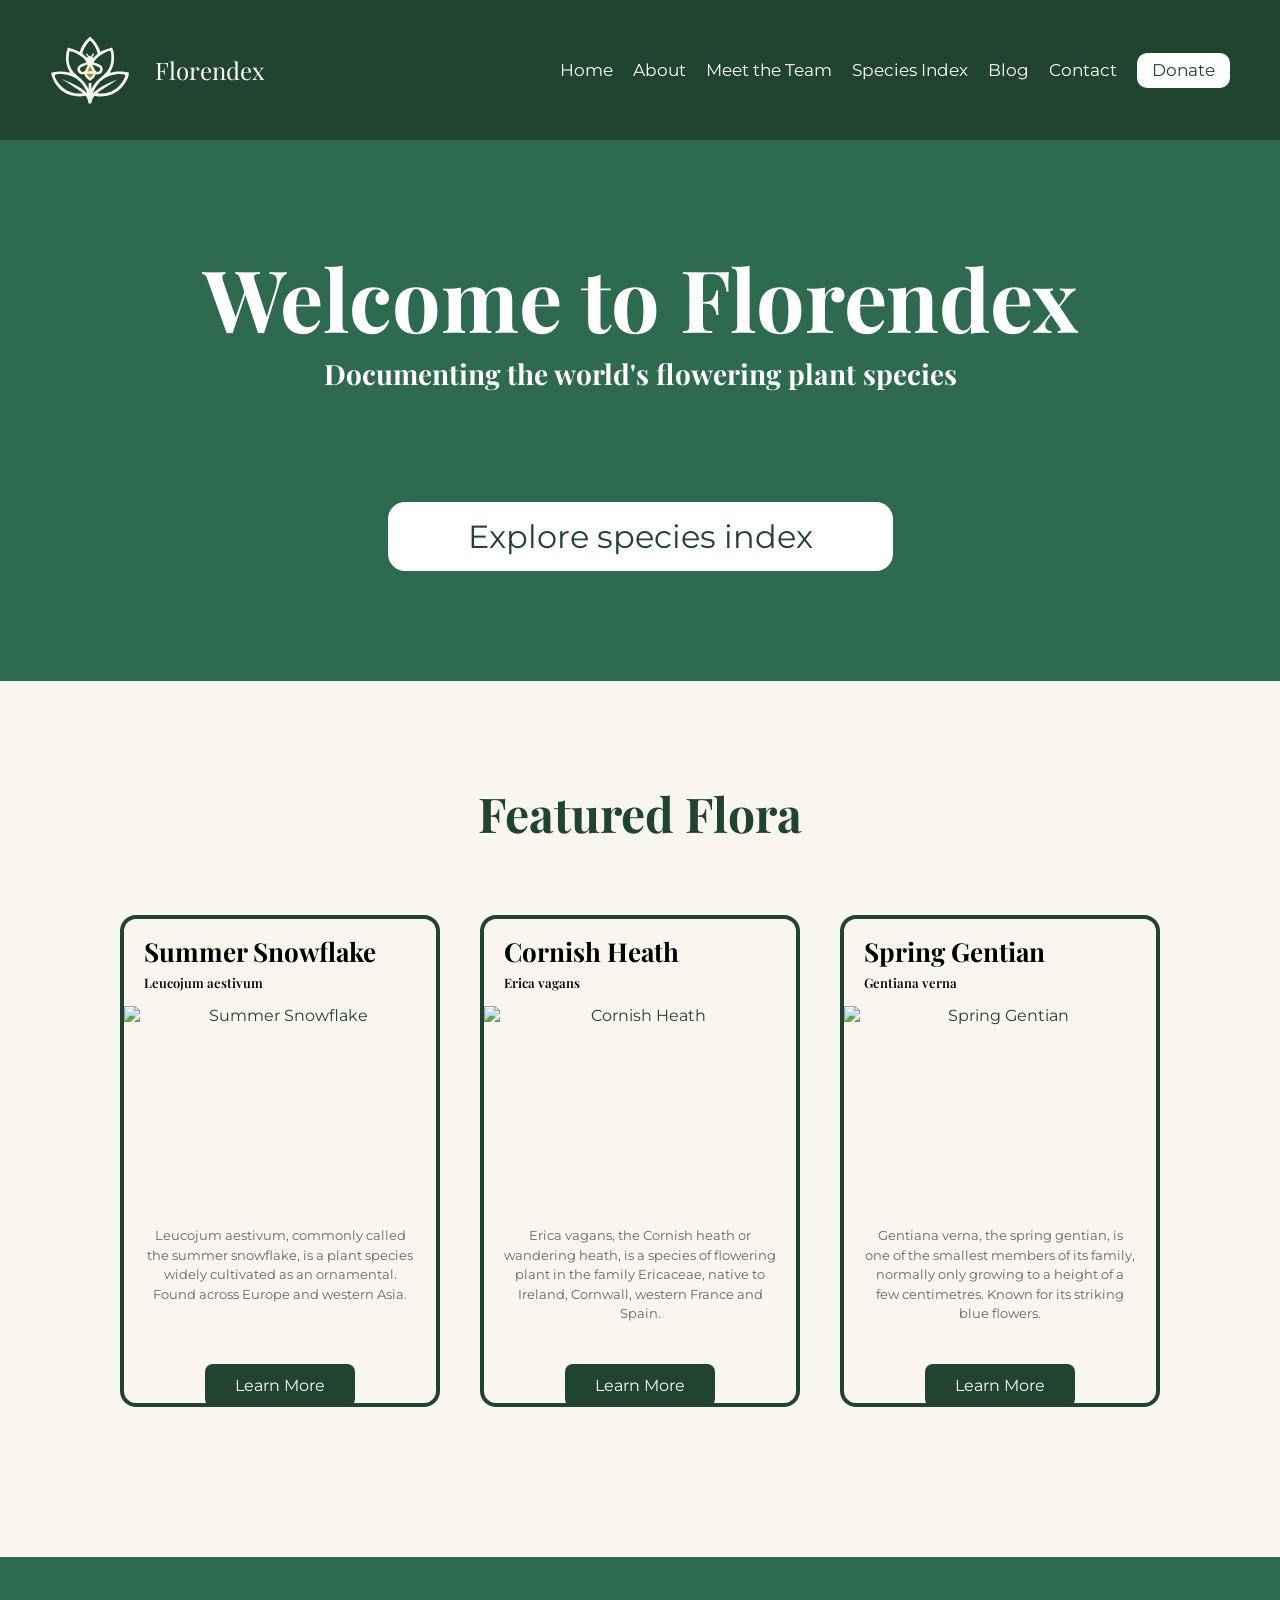
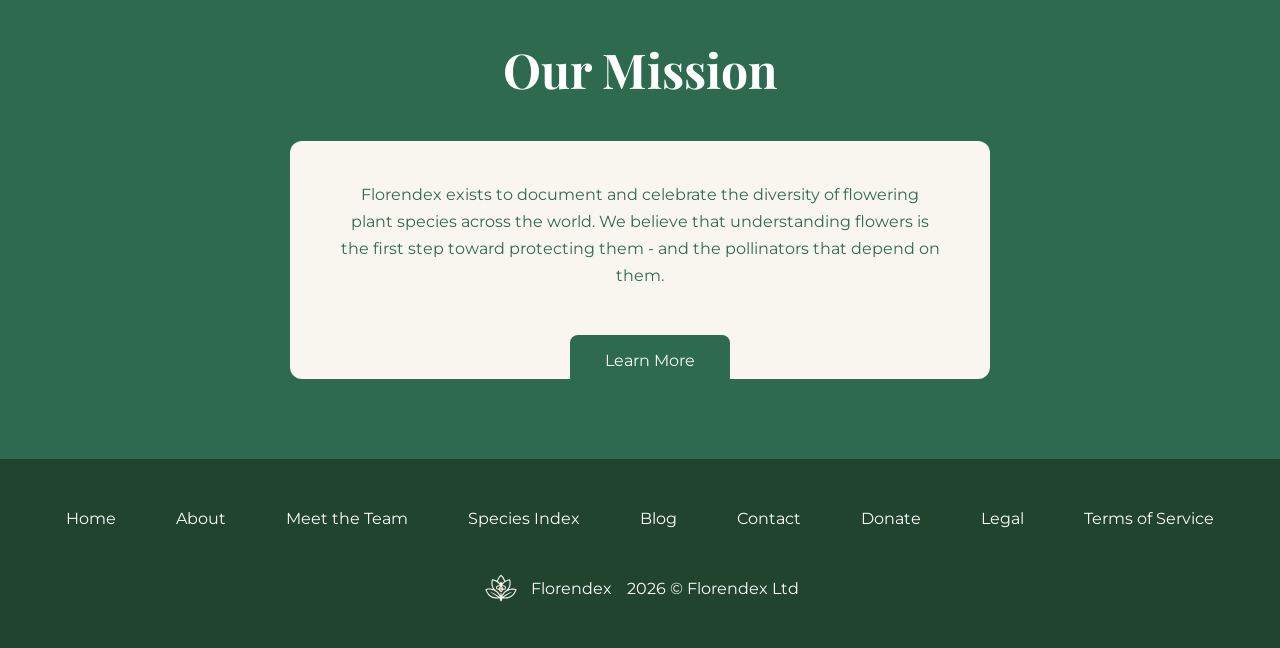
==== commit 20372427: "Fix punctuation in mission statement for consistency" ====
--- a/index.html
+++ b/index.html
@@ -47,7 +47,7 @@
                     <h3>Summer Snowflake</h3>
                     <h4>Leucojum aestivum</h4>
                 </div>
-                <img src="https://upload.wikimedia.org/wikipedia/commons/thumb/0/06/Leucojum_aestivum02.jpg/250px-Leucojum_aestivum02.jpg" alt="Summer Snowflake">
+                <img src="https://upload.wikimedia.org/wikipedia/commons/0/06/Leucojum_aestivum02.jpg" alt="Summer Snowflake">
                 <div class="card-body">
                     <p>Leucojum aestivum, commonly called the summer snowflake, is a plant species widely cultivated as an ornamental. Found across Europe and western Asia.</p>
                     <a href="/species/summersnowflake.html"><button class="learn-more">Learn More</button></a>
@@ -59,7 +59,7 @@
                     <h3>Cornish Heath</h3>
                     <h4>Erica vagans</h4>
                 </div>
-                <img src="https://upload.wikimedia.org/wikipedia/commons/thumb/2/28/Erica_vagans2_2601.JPG/250px-Erica_vagans2_2601.JPG" alt="Cornish Heath">
+                <img src="https://upload.wikimedia.org/wikipedia/commons/a/ab/Erica_vagans_%28aka%29.jpg" alt="Cornish Heath">
                 <div class="card-body">
                     <p>Erica vagans, the Cornish heath or wandering heath, is a species of flowering plant in the family Ericaceae, native to Ireland, Cornwall, western France and Spain.</p>
                     <a href="/species/cornishheath.html"><button class="learn-more">Learn More</button></a>
@@ -71,7 +71,7 @@
                     <h3>Spring Gentian</h3>
                     <h4>Gentiana verna</h4>
                 </div>
-                <img src="https://upload.wikimedia.org/wikipedia/commons/thumb/c/c6/Gentiana_verna.jpg/250px-Gentiana_verna.jpg" alt="Spring Gentian">
+                <img src="https://upload.wikimedia.org/wikipedia/commons/thumb/c/c6/Gentiana_verna.jpg/1280px-Gentiana_verna.jpg" alt="Spring Gentian">
                 <div class="card-body">
                     <p>Gentiana verna, the spring gentian, is one of the smallest members of its family, normally only growing to a height of a few centimetres. Known for its striking blue flowers.</p>
                     <a href="/species/springgentian.html"><button class="learn-more">Learn More</button></a>
@@ -84,7 +84,7 @@
     <div class="our-mission">
         <h2 class="mission-title">Our Mission</h2>
         <div class="mission-box">
-            <p>Florendex exists to document and celebrate the diversity of flowering plant species across the world. We believe that understanding flowers is the first step toward protecting them — and the pollinators that depend on them.</p>
+            <p>Florendex exists to document and celebrate the diversity of flowering plant species across the world. We believe that understanding flowers is the first step toward protecting them - and the pollinators that depend on them.</p>
             <a href="/about.html" class="mission-learn-more">Learn More</a>
         </div>
     </div>
--- a/css/styles.css
+++ b/css/styles.css
@@ -20,7 +20,6 @@
   transition-duration: 300ms;
 }
 
-/* nav bar */
 .topnav {
   display: flex;
   justify-content: space-between;
@@ -77,7 +76,6 @@
   text-decoration: none !important;
 }
 
-/* header / hero */
 header {
   text-align: center;
   font-family: "Playfair Display", serif;
@@ -114,7 +112,6 @@
   text-decoration: none !important;
 }
 
-/* featured flora section */
 .featured-flora {
   background-color: #f9f6f0;
   width: 100%;
@@ -209,7 +206,6 @@
   opacity: 1 !important;
 }
 
-/* mission section */
 .our-mission {
   background-color: #2d6a4f;
   padding: 80px 20px;
@@ -262,7 +258,6 @@
   text-decoration: none !important;
 }
 
-/* footer */
 footer {
   background-color: #20442e;
   padding: 40px 20px;
@@ -294,7 +289,6 @@
   text-decoration: none;
 }
 
-/* page header used on inner pages */
 .page-header {
   background-color: #20442e;
   padding: 60px 40px;
@@ -312,7 +306,6 @@
   opacity: 0.8;
 }
 
-/* about page */
 .about-page {
   padding: 60px 40px;
   max-width: 900px;
@@ -332,7 +325,6 @@
   opacity: 0.9;
 }
 
-/* species index page */
 .species-page {
   padding: 60px 40px;
   max-width: 1100px;
@@ -390,37 +382,42 @@
   margin: 0;
 }
 
-/* species detail page */
 .species-detail-wrapper {
   background-color: #f9f6f0;
   color: #000000;
-  padding: 60px 0;
-}
-
-.species-detail {
-  max-width: 900px;
-  margin: 0 auto;
   padding: 60px 40px;
-}
-
-.species-detail .sdg-title {
-  font-family: 'Playfair Display', serif;
-  margin: 0 0 10px 0;
-}
-.species-detail .sdg-latin {
-  font-family: 'Playfair Display', serif;
+  font-family: 'Lora', serif;
+}
+
+.sdg-title {
+  font-family: 'Playfair Display', serif;
+  font-size: 72px;
+  margin: 0 0 -10px 0;
+}
+
+.species-detail .sdg-description {
+  font-family: 'Lora', serif;
   font-style: italic;
   font-size: 22px;
   opacity: 0.75;
   margin: 0 0 30px 0;
 }
 
-.species-detail img {
-  width: 100%;
-  max-height: 400px;
+.sdg-latin {
+  font-family: 'Lora', serif;
+  font-style: italic;
+  font-size: 18px;
+  opacity: 0.75;
+  margin: 0 0 30px 0;
+}
+
+.sdg-right img {
+  max-height: unset;
   object-fit: cover;
-  border-radius: 12px;
-  margin-bottom: 30px;
+  margin-bottom: 15px;
+  border: solid #2d6a4f 5px;
+  width: 100%;
+  height: auto;
 }
 
 .species-detail p {
@@ -448,7 +445,6 @@
   opacity: 0.75;
 }
 
-/* stub / coming soon pages */
 .stub-page {
   padding: 100px 40px;
   text-align: center;
@@ -464,3 +460,42 @@
   font-size: 18px;
   opacity: 0.8;
 }
+
+.species-detail-grid {
+  display: grid;
+  grid-template-columns: 2fr 1fr;
+  gap: 50px;
+  max-width: 1200px;
+  padding-bottom: 60px;
+  padding-right: 40px;
+  margin: 0 auto;
+}
+
+.sdg-right {
+  display: flex;
+  flex-direction: column;
+  text-align: left;
+}
+
+.sdg-meta {
+  display: flex;
+  flex-direction: column;
+  align-items: flex-start;
+  gap: 8px;
+}
+
+.blooming-season {
+  font-family: 'Playfair Display', serif;
+  color: #2d6a4f;
+  margin: 0;
+  font-style: italic;
+  font-weight: 600;
+}
+
+#bee-badge-top {
+  display: none;
+}
+
+.sdg-back-link {
+  color: #000000;
+}
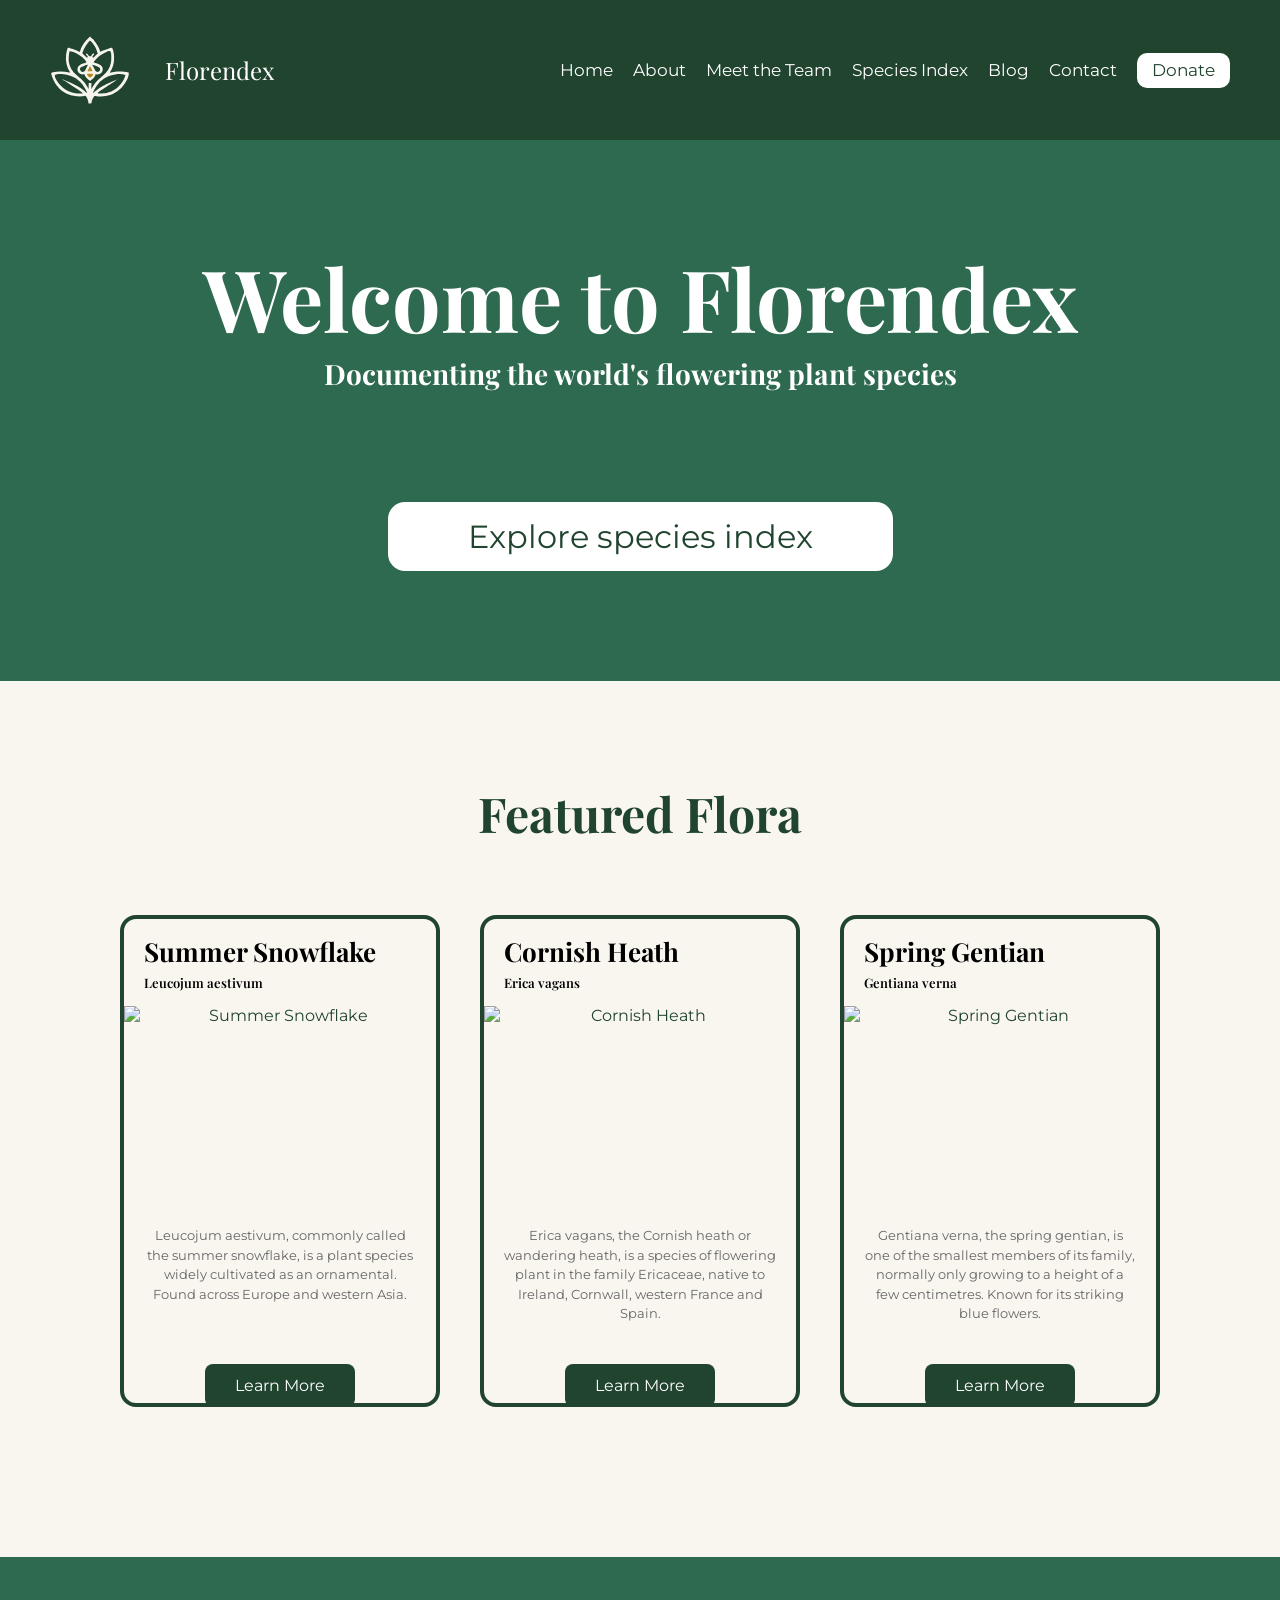
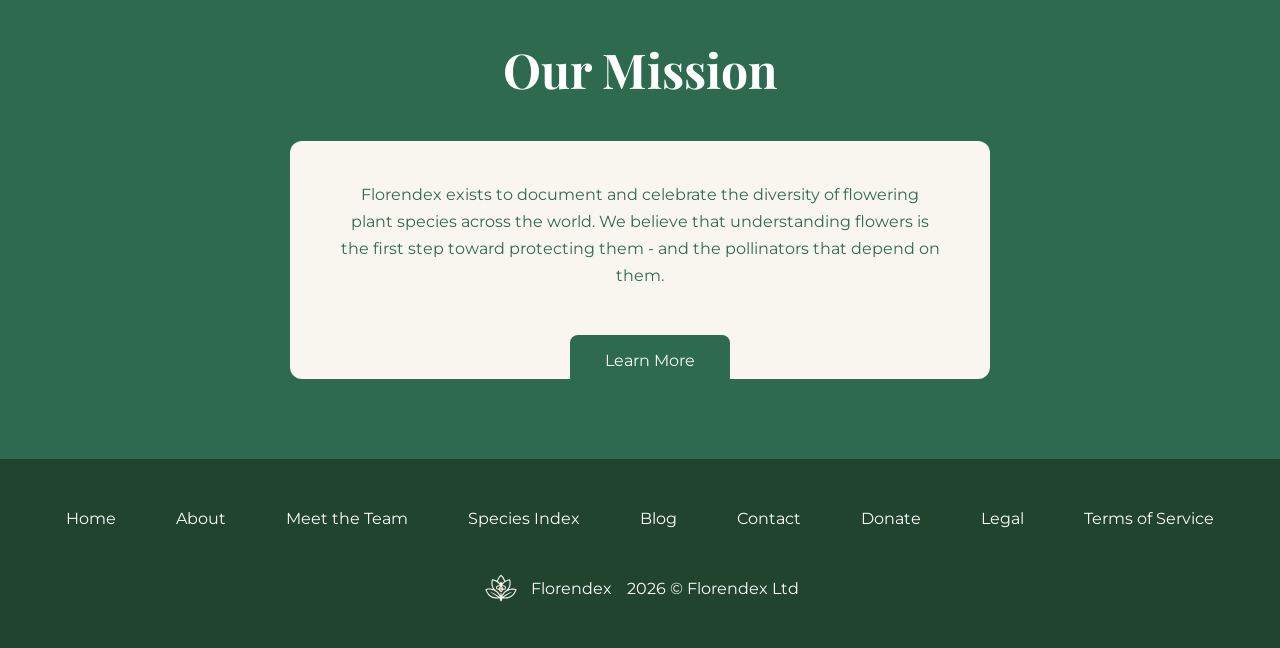
==== commit 17ba0912: "Update navigation links to make the site name clickable on multiple pages" ====
--- a/index.html
+++ b/index.html
@@ -18,7 +18,7 @@
 <div class="topnav">
     <div class="nav-brand">
         <img src="/img/logo.svg" height="100" alt="Florendex Logo">
-        <span>Florendex</span>
+        <span><a href="/index.html">Florendex</a></span>
     </div>
     <div class="nav-links">
         <a class="active" href="/index.html">Home</a>
--- a/css/styles.css
+++ b/css/styles.css
@@ -499,3 +499,40 @@
 .sdg-back-link {
   color: #000000;
 }
+
+.blog-header {
+  padding: 15px 20px;
+  text-align: left;
+  background-color: #2d6a4f;
+  color: #f3f1eb;
+}
+
+.blog-body {
+  display: grid;
+  grid-template-columns: auto 1fr;
+  align-items: center;
+  gap: 12px;
+  background-color: #2d6a4f;
+  color: #f3f1eb;
+  padding: 15px 20px;
+  text-align: center;
+}
+
+.blog-body h4 {
+  margin: 0;
+  font-size: 1rem;
+}
+
+.blog-body p {
+  grid-column: 1 / -1;
+  margin: 8px 0 0;
+}
+
+.blog-author {
+  display: block;
+  width: 64px !important;
+  height: 64px !important;
+  border-radius: 50% !important;
+  object-fit: cover;
+  margin: 8px 0 0 16px;
+}
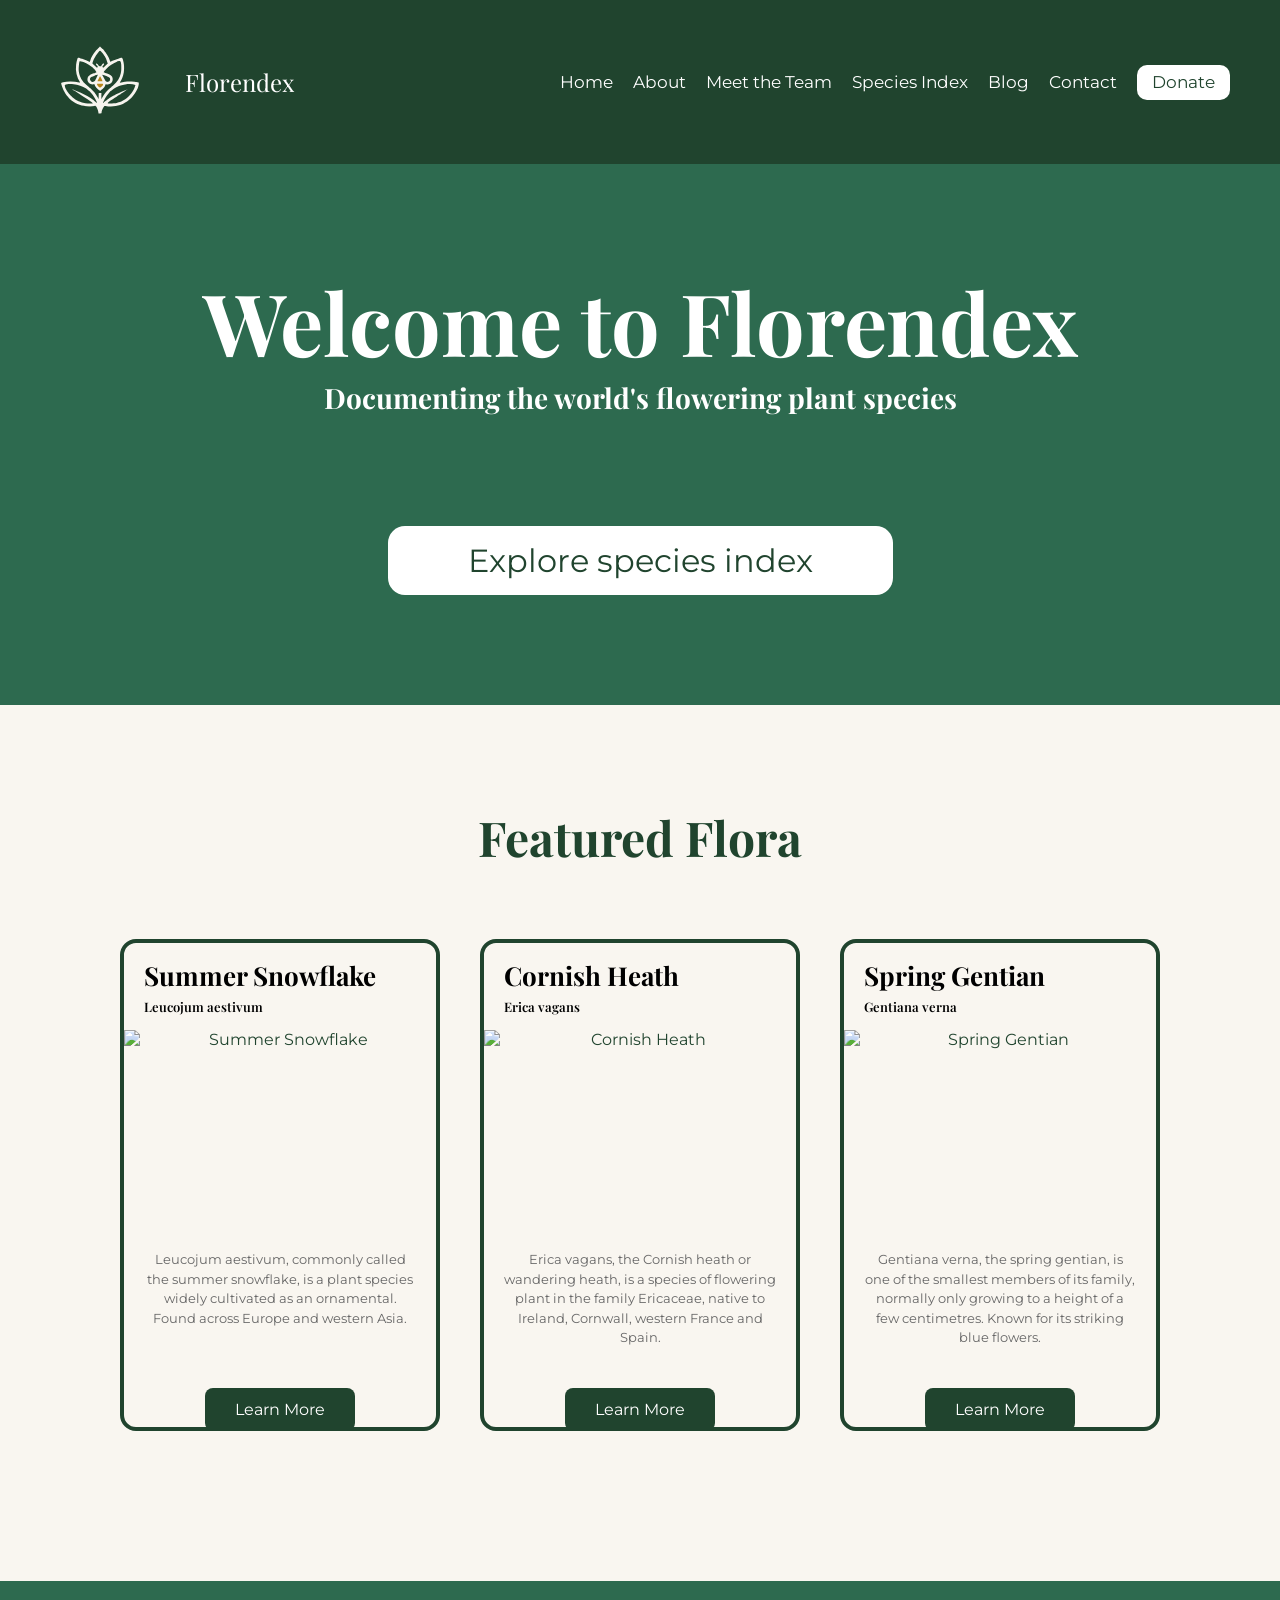
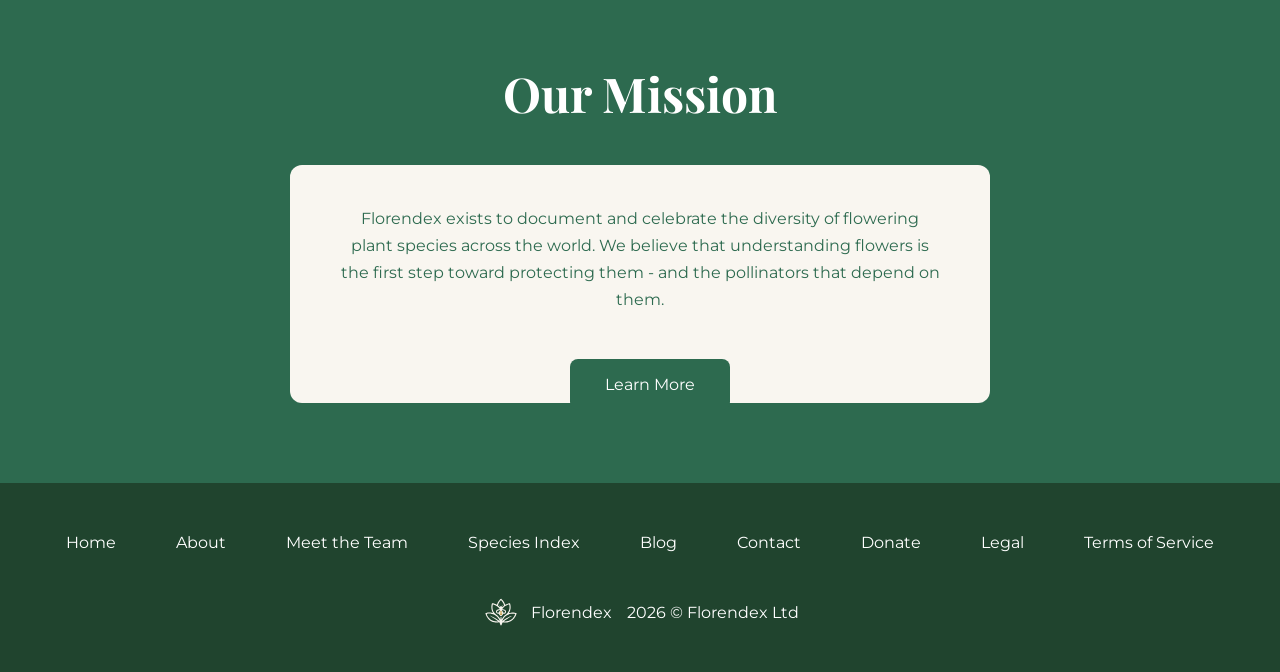
==== commit 09a93b3e: "Make site name clickable in navigation across multiple pages" ====
--- a/index.html
+++ b/index.html
@@ -17,7 +17,7 @@
 
 <div class="topnav">
     <div class="nav-brand">
-        <img src="/img/logo.svg" height="100" alt="Florendex Logo">
+        <a href="/index.html"><img src="/img/logo.svg" height="100" style="text-decoration: none !important"; alt="Florendex Logo"></a>
         <span><a href="/index.html">Florendex</a></span>
     </div>
     <div class="nav-links">
--- a/css/styles.css
+++ b/css/styles.css
@@ -36,11 +36,13 @@
   display: flex;
   align-items: center;
   gap: 15px;
+  text-decoration: none !important;
 }
 
 .nav-brand span {
   font-family: 'Playfair Display', serif;
   font-size: 24px;
+  text-decoration: none !important;
 }
 
 .nav-links {
@@ -535,4 +537,4 @@
   border-radius: 50% !important;
   object-fit: cover;
   margin: 8px 0 0 16px;
-}+}
